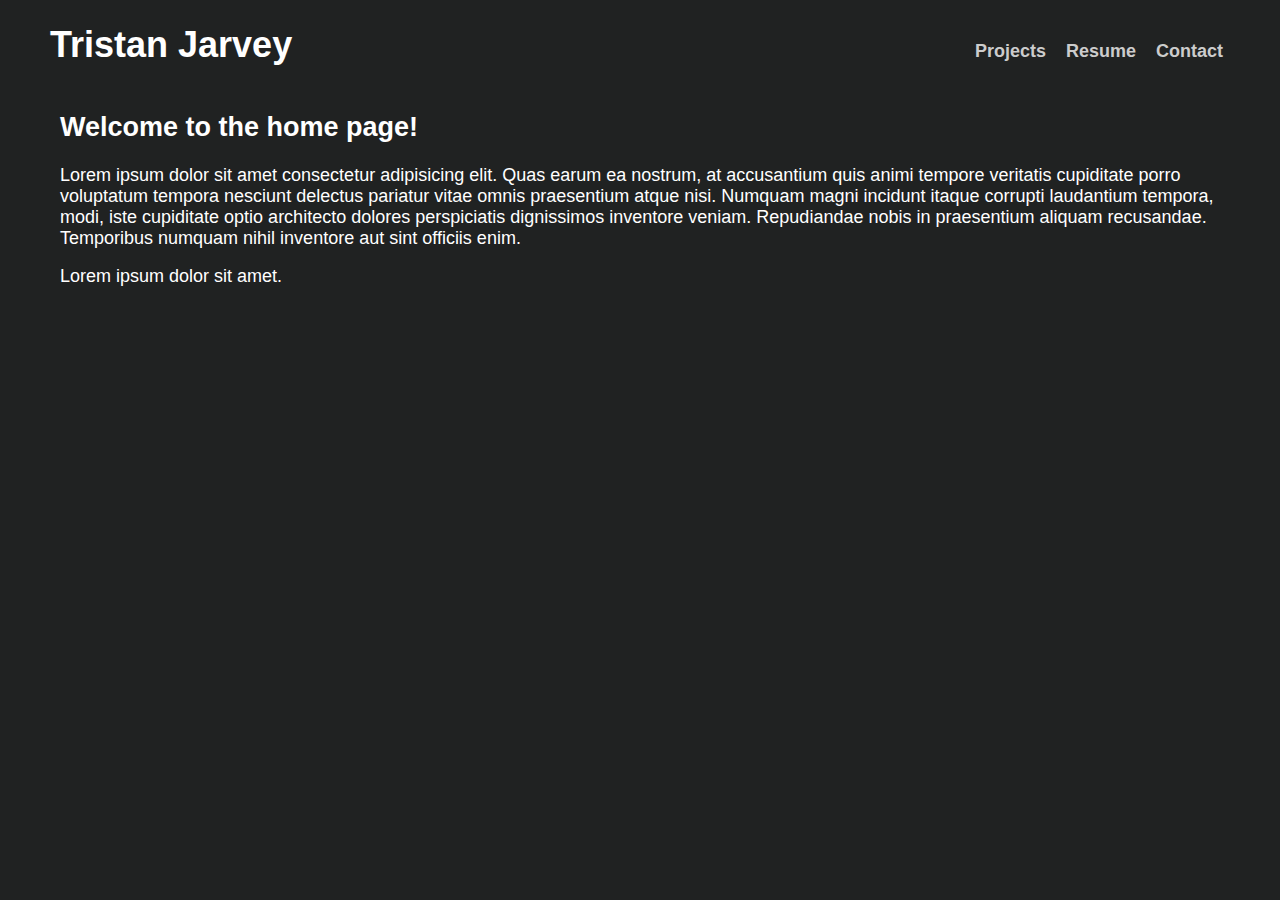
==== index.html @ 814e516a "Initial commit" ====
<!DOCTYPE html>
<html lang="en">
  <head>
    <meta charset="UTF-8" />
    <meta name="viewport" content="width=device-width, initial-scale=1.0" />
    <title>Document</title>
    <link rel="stylesheet" href="normalize.css" />
    <link rel="stylesheet" href="styles.css" />
  </head>
  <body>
    <header>
      <h1>
        <a href="index.html">Tristan Jarvey</a>
      </h1>
      <nav>
        <ul>
          <li><a href="projects.html">Projects</a></li>
          <li><a href="resume.html">Resume</a></li>
          <li><a href="contact.html">Contact</a></li>
        </ul>
      </nav>
    </header>

    <main id="main">
      <h2>Welcome to the home page!</h2>
      <p>
        Lorem ipsum dolor sit amet consectetur adipisicing elit. Quas earum ea
        nostrum, at accusantium quis animi tempore veritatis cupiditate porro
        voluptatum tempora nesciunt delectus pariatur vitae omnis praesentium
        atque nisi. Numquam magni incidunt itaque corrupti laudantium tempora,
        modi, iste cupiditate optio architecto dolores perspiciatis dignissimos
        inventore veniam. Repudiandae nobis in praesentium aliquam recusandae.
        Temporibus numquam nihil inventore aut sint officiis enim.
      </p>
      <p>Lorem ipsum dolor sit amet.</p>
    </main>
  </body>
</html>
---- styles.css ----
html {
  font-size: 62.5%;
}

body {
  background: #202222; /* in case browser doesn't support gradient */
  /* background: linear-gradient(to right, rgb(32,34,34,1) 0%, rgba(20,80,98,1) 90%); */
  color: #fff;
  font-family:'Segoe UI', Tahoma, Geneva, Verdana, sans-serif;
  font-size: 1.8rem;
  padding: 0 5rem;
}

nav {
  font-size: 1.6rem;
  padding: 0.7rem;
}

nav ul {
  display: flex;
  flex-direction: row;
  list-style: none;
  padding-left: 0;
  text-align: top;
}

nav li {
  margin-left: 2rem;
}

header a {
  font-weight: bold;
  color: #ccc;
  text-decoration: none;
}

a:visited {
  color: none;
}

header {
  display: flex;
  flex-direction: row;
  justify-content: space-between;
  align-items:baseline;
}

header h1 a, header nav a:hover {
  color: #fff;
}

main {
  margin: 1rem;
}

::selection {
  background-color: hsl(190, 70%, 16%, 0.3);
  color: #21a9d2;
  border: 2px solid yellow;
  text-shadow: 0 0 1px #000000;
}

@media screen and (min-width: 768px) {
  nav ul{
    font-size: 1.8rem;
    justify-content: flex-end;
  }
}

/* i like these colors: #0c3d44, #441a0c - could be used as accents*/
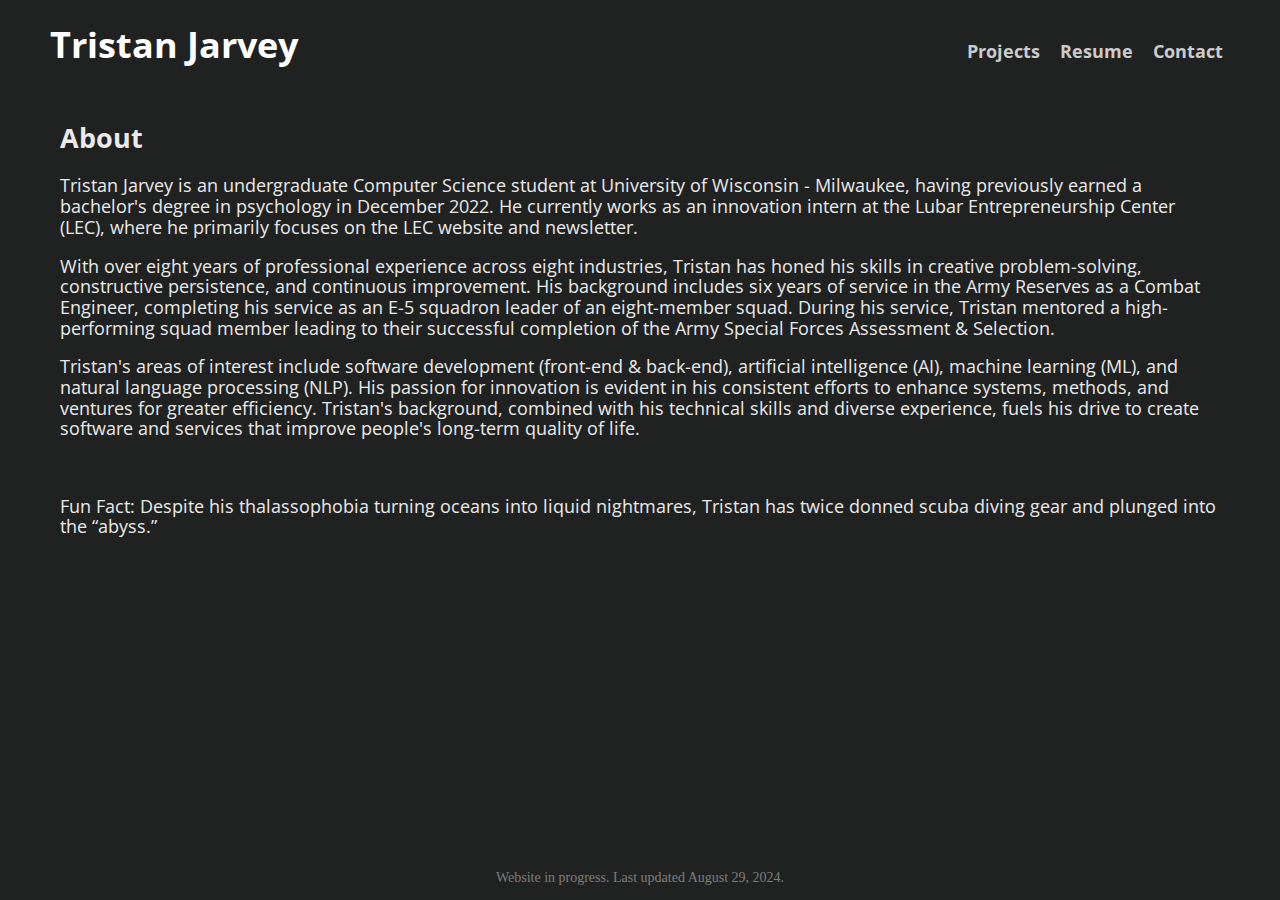
==== commit b2faa170: "Added 'About' content, roulette project, resume, and contact email" ====
--- a/index.html
+++ b/index.html
@@ -3,7 +3,13 @@
   <head>
     <meta charset="UTF-8" />
     <meta name="viewport" content="width=device-width, initial-scale=1.0" />
-    <title>Document</title>
+    <title>Tristan Jarvey</title>
+    <link rel="preconnect" href="https://fonts.googleapis.com" />
+    <link rel="preconnect" href="https://fonts.gstatic.com" crossorigin />
+    <link
+      href="https://fonts.googleapis.com/css2?family=Open+Sans:ital,wght@0,300..800;1,300..800&display=swap"
+      rel="stylesheet"
+    />
     <link rel="stylesheet" href="normalize.css" />
     <link rel="stylesheet" href="styles.css" />
   </head>
@@ -22,17 +28,42 @@
     </header>
 
     <main id="main">
-      <h2>Welcome to the home page!</h2>
+      <h2>About</h2>
       <p>
-        Lorem ipsum dolor sit amet consectetur adipisicing elit. Quas earum ea
-        nostrum, at accusantium quis animi tempore veritatis cupiditate porro
-        voluptatum tempora nesciunt delectus pariatur vitae omnis praesentium
-        atque nisi. Numquam magni incidunt itaque corrupti laudantium tempora,
-        modi, iste cupiditate optio architecto dolores perspiciatis dignissimos
-        inventore veniam. Repudiandae nobis in praesentium aliquam recusandae.
-        Temporibus numquam nihil inventore aut sint officiis enim.
+        Tristan Jarvey is an undergraduate Computer Science student at
+        University of Wisconsin - Milwaukee, having previously earned a
+        bachelor's degree in psychology in December 2022. He currently works as
+        an innovation intern at the Lubar Entrepreneurship Center (LEC), where
+        he primarily focuses on the LEC website and newsletter.
       </p>
-      <p>Lorem ipsum dolor sit amet.</p>
+      <p>
+        With over eight years of professional experience across eight
+        industries, Tristan has honed his skills in creative problem-solving,
+        constructive persistence, and continuous improvement. His background
+        includes six years of service in the Army Reserves as a Combat Engineer,
+        completing his service as an E-5 squadron leader of an eight-member
+        squad. During his service, Tristan mentored a high-performing squad
+        member leading to their successful completion of the Army Special Forces
+        Assessment & Selection.
+      </p>
+      <p>
+        Tristan's areas of interest include software development (front-end &
+        back-end), artificial intelligence (AI), machine learning (ML), and
+        natural language processing (NLP). His passion for innovation is evident
+        in his consistent efforts to enhance systems, methods, and ventures for
+        greater efficiency. Tristan's background, combined with his technical
+        skills and diverse experience, fuels his drive to create software and
+        services that improve people's long-term quality of life.
+      </p>
+      &nbsp;
+      <p>
+        Fun Fact: Despite his thalassophobia turning oceans into liquid
+        nightmares, Tristan has twice donned scuba diving gear and plunged into
+        the “abyss.”
+      </p>
     </main>
+    <footer>
+      <p>Website in progress. Last updated August 29, 2024.</p>
+    </footer>
   </body>
 </html>
--- a/styles.css
+++ b/styles.css
@@ -5,10 +5,25 @@
 body {
   background: #202222; /* in case browser doesn't support gradient */
   /* background: linear-gradient(to right, rgb(32,34,34,1) 0%, rgba(20,80,98,1) 90%); */
-  color: #fff;
-  font-family:'Segoe UI', Tahoma, Geneva, Verdana, sans-serif;
+  color: #eaeaea;
+  font-family: 'Open Sans', Tahoma, 'Geneva', Verdana, sans-serif;
   font-size: 1.8rem;
   padding: 0 5rem;
+  display: grid;
+  grid-template-rows: auto 1fr auto;
+  grid-template-areas:
+    "header"
+    "main"
+    "footer";
+  min-height: 100vh;
+}
+
+header {
+  grid-area: header;
+  display: flex;
+  flex-direction: row;
+  justify-content: space-between;
+  align-items:baseline;
 }
 
 nav {
@@ -34,15 +49,13 @@
   text-decoration: none;
 }
 
+a {
+  color: #ffc400;
+  text-decoration: none;
+}
+
 a:visited {
   color: none;
-}
-
-header {
-  display: flex;
-  flex-direction: row;
-  justify-content: space-between;
-  align-items:baseline;
 }
 
 header h1 a, header nav a:hover {
@@ -50,6 +63,7 @@
 }
 
 main {
+  grid-area: main;
   margin: 1rem;
 }
 
@@ -67,4 +81,18 @@
   }
 }
 
+footer {
+  grid-area: footer;
+}
+
+footer p {
+  display: flex;
+  justify-content: center;
+  color: #7d7d7d;
+  /* font-style: italic; */
+  margin-top: 5rem;
+  font-family: Georgia, 'Times New Roman', Times, serif;
+  font-size: 1.4rem;
+}
+
 /* i like these colors: #0c3d44, #441a0c - could be used as accents*/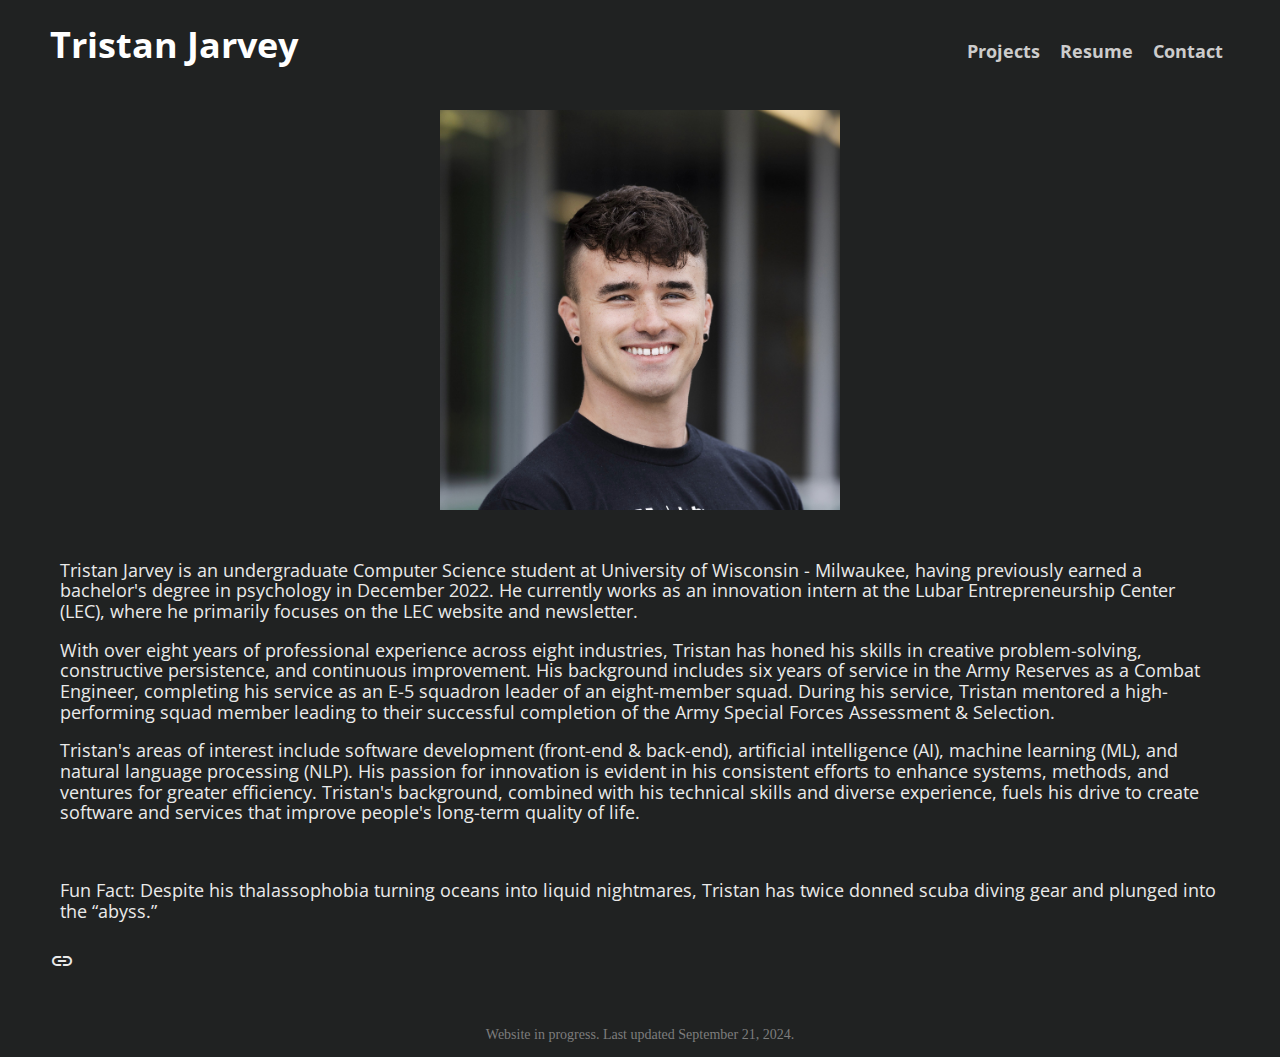
==== commit bdeed841: "All pages updated" ====
--- a/index.html
+++ b/index.html
@@ -9,6 +9,10 @@
     <link
       href="https://fonts.googleapis.com/css2?family=Open+Sans:ital,wght@0,300..800;1,300..800&display=swap"
       rel="stylesheet"
+    />
+    <link
+      rel="stylesheet"
+      href="https://fonts.googleapis.com/icon?family=Material+Icons"
     />
     <link rel="stylesheet" href="normalize.css" />
     <link rel="stylesheet" href="styles.css" />
@@ -28,7 +32,12 @@
     </header>
 
     <main id="main">
-      <h2>About</h2>
+      <div class="container">
+        <img
+          src="files/tristan-jarvey-headshot.jpg"
+          alt="headshot photo of Tristan in a black shirt"
+        />
+      </div>
       <p>
         Tristan Jarvey is an undergraduate Computer Science student at
         University of Wisconsin - Milwaukee, having previously earned a
@@ -63,7 +72,8 @@
       </p>
     </main>
     <footer>
-      <p>Website in progress. Last updated August 29, 2024.</p>
+      <i class="material-icons">linkedin</i>
+      <p>Website in progress. Last updated September 21, 2024.</p>
     </footer>
   </body>
 </html>
--- a/styles.css
+++ b/styles.css
@@ -3,8 +3,9 @@
 }
 
 body {
-  background: #202222; /* in case browser doesn't support gradient */
-  /* background: linear-gradient(to right, rgb(32,34,34,1) 0%, rgba(20,80,98,1) 90%); */
+  background: #202222; /* in case browser doesn't support gradient. Options: #202222, #042022 */
+  /* background: linear-gradient(to bottom, #202222 90%, #221f04 99%); */
+  /* #606F71 --> #3B444D*/
   color: #eaeaea;
   font-family: 'Open Sans', Tahoma, 'Geneva', Verdana, sans-serif;
   font-size: 1.8rem;
@@ -49,6 +50,19 @@
   text-decoration: none;
 }
 
+#main-contents .container {
+  display: flex;
+  flex-direction: row;
+  justify-content: center;
+  align-items: baseline;
+}
+
+#main-contents .container a {
+  color: #ffc400;
+  text-decoration: none;
+  font-style: italic;
+}
+
 a {
   color: #ffc400;
   text-decoration: none;
@@ -67,9 +81,28 @@
   margin: 1rem;
 }
 
+h2 {
+  text-align: center;
+}
+
+#resume {
+  display: flex;
+  justify-content: center;
+}
+
+#main .container img {
+  width: 400px;
+  height: 400px;
+  display: block;
+  margin: 1rem auto 5rem auto;
+
+}
+
 ::selection {
-  background-color: hsl(190, 70%, 16%, 0.3);
-  color: #21a9d2;
+  /* background-color: #042022;
+  color: #76cae4; */
+  background-color: #221f04;
+  color: #e4d276;
   border: 2px solid yellow;
   text-shadow: 0 0 1px #000000;
 }
